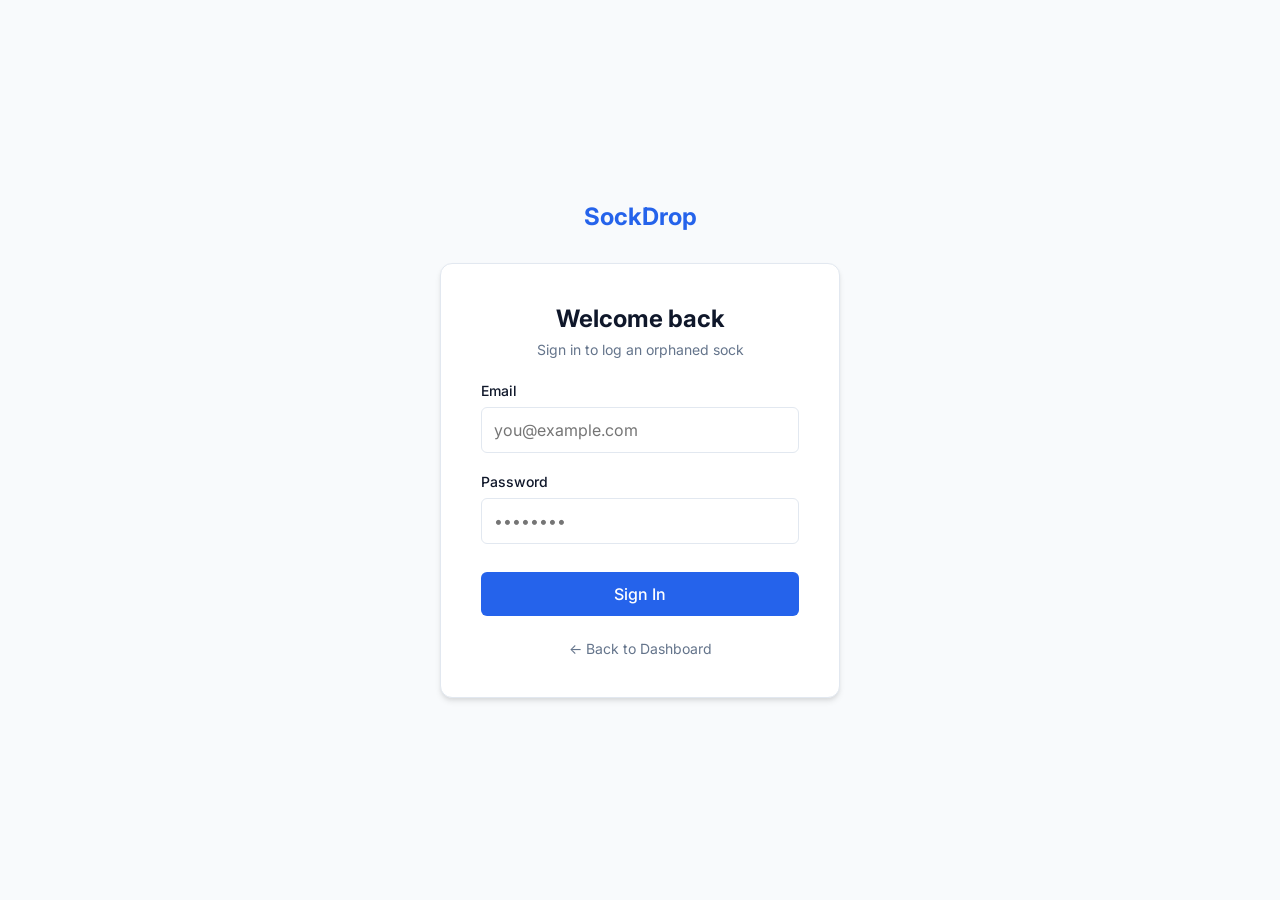
==== login.html @ db741a4e "Rename index.html to login.html" ====
<!DOCTYPE html>
<html lang="en">
<head>
  <meta charset="UTF-8">
  <meta name="viewport" content="width=device-width, initial-scale=1.0">
  <title>Sign In - SockDrop</title>
  <link href="https://fonts.googleapis.com/css2?family=Inter:wght@400;500;600;700&display=swap" rel="stylesheet">
  <style>
    :root {
      --primary: #2563eb;
      --primary-hover: #1d4ed8;
      --bg-color: #f8fafc;
      --card-bg: #ffffff;
      --text-main: #0f172a;
      --text-muted: #64748b;
      --border: #e2e8f0;
    }

    * {
      box-sizing: border-box;
      margin: 0;
      padding: 0;
      font-family: 'Inter', sans-serif;
    }

    body {
      background-color: var(--bg-color);
      display: flex;
      flex-direction: column;
      align-items: center;
      justify-content: center;
      min-height: 100vh;
      color: var(--text-main);
    }

    .brand {
      font-size: 1.5rem;
      font-weight: 700;
      margin-bottom: 2rem;
      color: var(--primary);
      text-decoration: none;
    }

    .login-container {
      background-color: var(--card-bg);
      width: 100%;
      max-width: 400px;
      padding: 2.5rem;
      border-radius: 12px;
      box-shadow: 0 4px 6px -1px rgba(0, 0, 0, 0.1), 0 2px 4px -1px rgba(0, 0, 0, 0.06);
      border: 1px solid var(--border);
    }

    .login-header {
      margin-bottom: 1.5rem;
      text-align: center;
    }

    .login-header h1 {
      font-size: 1.5rem;
      margin-bottom: 0.5rem;
    }

    .login-header p {
      color: var(--text-muted);
      font-size: 0.875rem;
    }

    .form-group {
      margin-bottom: 1.25rem;
    }

    .form-group label {
      display: block;
      font-size: 0.875rem;
      font-weight: 500;
      margin-bottom: 0.5rem;
    }

    .form-group input {
      width: 100%;
      padding: 0.75rem;
      border: 1px solid var(--border);
      border-radius: 6px;
      font-size: 1rem;
      outline: none;
      transition: border-color 0.2s;
    }

    .form-group input:focus {
      border-color: var(--primary);
      box-shadow: 0 0 0 3px rgba(37, 99, 235, 0.1);
    }

    .submit-btn {
      width: 100%;
      background-color: var(--primary);
      color: white;
      border: none;
      padding: 0.75rem;
      border-radius: 6px;
      font-size: 1rem;
      font-weight: 500;
      cursor: pointer;
      transition: background-color 0.2s;
      margin-top: 0.5rem;
    }

    .submit-btn:hover {
      background-color: var(--primary-hover);
    }

    .back-link {
      display: block;
      text-align: center;
      margin-top: 1.5rem;
      color: var(--text-muted);
      text-decoration: none;
      font-size: 0.875rem;
    }

    .back-link:hover {
      color: var(--text-main);
      text-decoration: underline;
    }
  </style>
</head>
<body>

  <a href="index.html" class="brand">SockDrop</a>

  <div class="login-container">
    <div class="login-header">
      <h1>Welcome back</h1>
      <p>Sign in to log an orphaned sock</p>
    </div>

    <form id="login-form">
      <div class="form-group">
        <label for="email">Email</label>
        <input type="email" id="email" placeholder="you@example.com" required>
      </div>

      <div class="form-group">
        <label for="password">Password</label>
        <input type="password" id="password" placeholder="••••••••" required>
      </div>

      <button type="submit" class="submit-btn">Sign In</button>
    </form>

    <a href="index.html" class="back-link">← Back to Dashboard</a>
  </div>

  <script>
    const loginForm = document.getElementById('login-form');

    loginForm.addEventListener('submit', (e) => {
      e.preventDefault(); // Prevents the page from refreshing on submit
      
      // Since there is no backend connected yet, we will accept any input
      // and simulate a successful login by saving a token in localStorage.
      localStorage.setItem('userLoggedIn', 'true');
      
      // Provide a brief loading feel before redirecting
      const btn = document.querySelector('.submit-btn');
      btn.innerText = 'Signing in...';
      btn.style.opacity = '0.8';
      
      setTimeout(() => {
        // Redirect back to the main page
        window.location.href = 'index.html'; 
      }, 500);
    });
  </script>

</body>
</html>
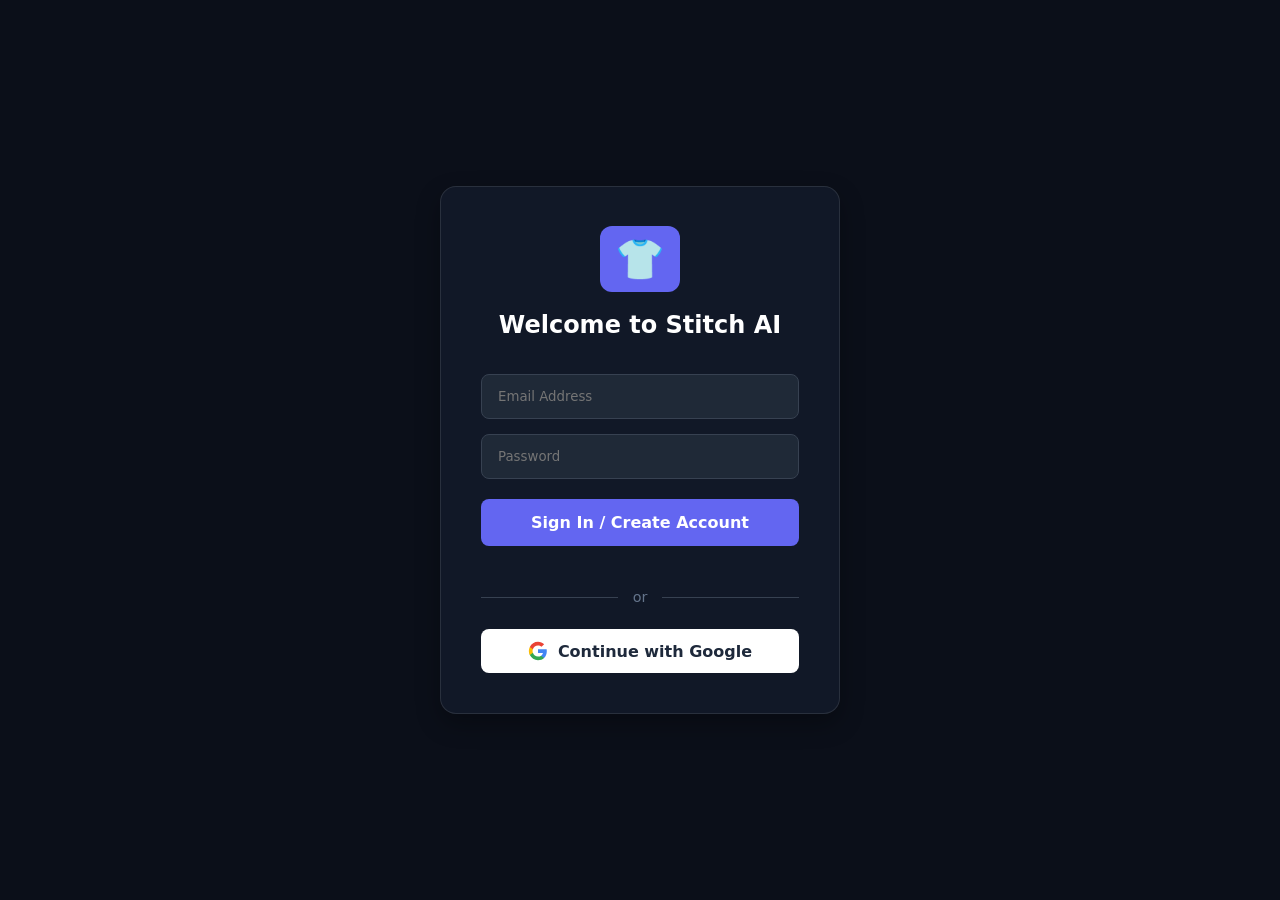
==== commit b124cead: "Create login.html" ====
--- a/login.html
+++ b/login.html
@@ -1,178 +1,43 @@
 <!DOCTYPE html>
 <html lang="en">
 <head>
-  <meta charset="UTF-8">
-  <meta name="viewport" content="width=device-width, initial-scale=1.0">
-  <title>Sign In - SockDrop</title>
-  <link href="https://fonts.googleapis.com/css2?family=Inter:wght@400;500;600;700&display=swap" rel="stylesheet">
-  <style>
-    :root {
-      --primary: #2563eb;
-      --primary-hover: #1d4ed8;
-      --bg-color: #f8fafc;
-      --card-bg: #ffffff;
-      --text-main: #0f172a;
-      --text-muted: #64748b;
-      --border: #e2e8f0;
-    }
+    <meta charset="UTF-8">
+    <meta name="viewport" content="width=device-width, initial-scale=1.0">
+    <title>Login - Stitch AI</title>
+    <link rel="stylesheet" href="style.css">
+</head>
+<body style="background-color: #0b0f19; font-family: 'Segoe UI', Tahoma, Geneva, Verdana, sans-serif; margin: 0; padding: 0; display: flex; align-items: center; justify-content: center; min-height: 100vh;">
 
-    * {
-      box-sizing: border-box;
-      margin: 0;
-      padding: 0;
-      font-family: 'Inter', sans-serif;
-    }
+    <div style="background: #111827; border: 1px solid rgba(255, 255, 255, 0.1); border-radius: 16px; padding: 40px; width: 100%; max-width: 400px; box-shadow: 0 10px 25px rgba(0,0,0,0.3); text-align: center;">
+        
+        <div style="font-size: 2.5rem; margin-bottom: 15px;"><span style="background: #6366f1; padding: 10px 15px; border-radius: 12px;">👕</span></div>
+        <h2 style="color: #fff; margin-top: 0; margin-bottom: 30px;">Welcome to Stitch AI</h2>
+        
+        <div id="authError" style="display: none; color: #ef4444; background: rgba(239, 68, 68, 0.1); padding: 10px; border-radius: 8px; margin-bottom: 20px; font-size: 0.9rem;">
+            <!-- Errors will appear here -->
+        </div>
 
-    body {
-      background-color: var(--bg-color);
-      display: flex;
-      flex-direction: column;
-      align-items: center;
-      justify-content: center;
-      min-height: 100vh;
-      color: var(--text-main);
-    }
+        <input type="email" id="emailInput" placeholder="Email Address" style="width: 100%; padding: 14px 16px; background: #1f2937; border: 1px solid #374151; border-radius: 8px; color: #fff; box-sizing: border-box; margin-bottom: 15px;">
+        <input type="password" id="passwordInput" placeholder="Password" style="width: 100%; padding: 14px 16px; background: #1f2937; border: 1px solid #374151; border-radius: 8px; color: #fff; box-sizing: border-box; margin-bottom: 20px;">
+        
+        <button id="loginBtn" style="width: 100%; padding: 14px; background: #6366f1; color: #fff; border: none; border-radius: 8px; font-weight: bold; font-size: 1rem; cursor: pointer; transition: background 0.2s; margin-bottom: 20px;">
+            Sign In / Create Account
+        </button>
 
-    .brand {
-      font-size: 1.5rem;
-      font-weight: 700;
-      margin-bottom: 2rem;
-      color: var(--primary);
-      text-decoration: none;
-    }
+        <div style="display: flex; align-items: center; margin: 20px 0; color: #64748b; font-size: 0.9rem;">
+            <div style="flex-grow: 1; height: 1px; background: #374151;"></div>
+            <span style="padding: 0 15px;">or</span>
+            <div style="flex-grow: 1; height: 1px; background: #374151;"></div>
+        </div>
 
-    .login-container {
-      background-color: var(--card-bg);
-      width: 100%;
-      max-width: 400px;
-      padding: 2.5rem;
-      border-radius: 12px;
-      box-shadow: 0 4px 6px -1px rgba(0, 0, 0, 0.1), 0 2px 4px -1px rgba(0, 0, 0, 0.06);
-      border: 1px solid var(--border);
-    }
+        <!-- Google Login Button -->
+        <button id="googleBtn" style="width: 100%; padding: 12px; background: #fff; color: #1e293b; border: none; border-radius: 8px; font-weight: bold; font-size: 1rem; cursor: pointer; display: flex; justify-content: center; align-items: center; gap: 10px;">
+            <svg style="width: 20px; height: 20px;" viewBox="0 0 24 24"><path fill="#4285F4" d="M22.56 12.25c0-.78-.07-1.53-.2-2.25H12v4.26h5.92c-.26 1.37-1.04 2.53-2.21 3.31v2.77h3.57c2.08-1.92 3.28-4.74 3.28-8.09z"/><path fill="#34A853" d="M12 23c2.97 0 5.46-.98 7.28-2.66l-3.57-2.77c-.98.66-2.23 1.06-3.71 1.06-2.86 0-5.29-1.93-6.16-4.53H2.18v2.84C3.99 20.53 7.7 23 12 23z"/><path fill="#FBBC05" d="M5.84 14.09c-.22-.66-.35-1.36-.35-2.09s.13-1.43.35-2.09V7.07H2.18C1.43 8.55 1 10.22 1 12s.43 3.45 1.18 4.93l2.85-2.22.81-.62z"/><path fill="#EA4335" d="M12 5.38c1.62 0 3.06.56 4.21 1.64l3.15-3.15C17.45 2.09 14.97 1 12 1 7.7 1 3.99 3.47 2.18 7.07l3.66 2.84c.87-2.6 3.3-4.53 6.16-4.53z"/></svg>
+            Continue with Google
+        </button>
 
-    .login-header {
-      margin-bottom: 1.5rem;
-      text-align: center;
-    }
-
-    .login-header h1 {
-      font-size: 1.5rem;
-      margin-bottom: 0.5rem;
-    }
-
-    .login-header p {
-      color: var(--text-muted);
-      font-size: 0.875rem;
-    }
-
-    .form-group {
-      margin-bottom: 1.25rem;
-    }
-
-    .form-group label {
-      display: block;
-      font-size: 0.875rem;
-      font-weight: 500;
-      margin-bottom: 0.5rem;
-    }
-
-    .form-group input {
-      width: 100%;
-      padding: 0.75rem;
-      border: 1px solid var(--border);
-      border-radius: 6px;
-      font-size: 1rem;
-      outline: none;
-      transition: border-color 0.2s;
-    }
-
-    .form-group input:focus {
-      border-color: var(--primary);
-      box-shadow: 0 0 0 3px rgba(37, 99, 235, 0.1);
-    }
-
-    .submit-btn {
-      width: 100%;
-      background-color: var(--primary);
-      color: white;
-      border: none;
-      padding: 0.75rem;
-      border-radius: 6px;
-      font-size: 1rem;
-      font-weight: 500;
-      cursor: pointer;
-      transition: background-color 0.2s;
-      margin-top: 0.5rem;
-    }
-
-    .submit-btn:hover {
-      background-color: var(--primary-hover);
-    }
-
-    .back-link {
-      display: block;
-      text-align: center;
-      margin-top: 1.5rem;
-      color: var(--text-muted);
-      text-decoration: none;
-      font-size: 0.875rem;
-    }
-
-    .back-link:hover {
-      color: var(--text-main);
-      text-decoration: underline;
-    }
-  </style>
-</head>
-<body>
-
-  <a href="index.html" class="brand">SockDrop</a>
-
-  <div class="login-container">
-    <div class="login-header">
-      <h1>Welcome back</h1>
-      <p>Sign in to log an orphaned sock</p>
     </div>
 
-    <form id="login-form">
-      <div class="form-group">
-        <label for="email">Email</label>
-        <input type="email" id="email" placeholder="you@example.com" required>
-      </div>
-
-      <div class="form-group">
-        <label for="password">Password</label>
-        <input type="password" id="password" placeholder="••••••••" required>
-      </div>
-
-      <button type="submit" class="submit-btn">Sign In</button>
-    </form>
-
-    <a href="index.html" class="back-link">← Back to Dashboard</a>
-  </div>
-
-  <script>
-    const loginForm = document.getElementById('login-form');
-
-    loginForm.addEventListener('submit', (e) => {
-      e.preventDefault(); // Prevents the page from refreshing on submit
-      
-      // Since there is no backend connected yet, we will accept any input
-      // and simulate a successful login by saving a token in localStorage.
-      localStorage.setItem('userLoggedIn', 'true');
-      
-      // Provide a brief loading feel before redirecting
-      const btn = document.querySelector('.submit-btn');
-      btn.innerText = 'Signing in...';
-      btn.style.opacity = '0.8';
-      
-      setTimeout(() => {
-        // Redirect back to the main page
-        window.location.href = 'index.html'; 
-      }, 500);
-    });
-  </script>
-
+    <script type="module" src="login.js"></script>
 </body>
 </html>
--- a/style.css
+++ b/style.css
@@ -0,0 +1,284 @@
+:root {
+    --primary: #4f46e5;
+    --primary-hover: #4338ca;
+    --bg-color: #0f172a;
+    --card-bg: #1e293b;
+    --text-color: #f8fafc;
+    --text-muted: #94a3b8;
+    --border-color: #334155;
+    --accent: #10b981;
+}
+
+* {
+    box-sizing: border-box;
+    margin: 0;
+    padding: 0;
+    font-family: 'Inter', system-ui, -apple-system, sans-serif;
+}
+
+body {
+    background-color: var(--bg-color);
+    color: var(--text-color);
+    line-height: 1.6;
+    padding-bottom: 3rem;
+}
+
+/* Navbar */
+.navbar {
+    display: flex;
+    justify-content: space-between;
+    align-items: center;
+    padding: 1rem 5%;
+    background: var(--card-bg);
+    border-bottom: 1px solid var(--border-color);
+    position: sticky;
+    top: 0;
+    z-index: 100;
+}
+
+.logo {
+    display: flex;
+    align-items: center;
+    gap: 10px;
+    font-size: 1.25rem;
+    font-weight: bold;
+    color: var(--primary);
+}
+
+.logo small {
+    font-size: 0.75rem;
+    color: var(--text-muted);
+}
+
+nav a {
+    color: var(--text-muted);
+    text-decoration: none;
+    margin-left: 20px;
+    font-size: 0.95rem;
+    transition: color 0.2s;
+}
+
+nav a:hover, nav a.active {
+    color: var(--text-color);
+}
+
+/* Main Container */
+.container {
+    max-width: 900px;
+    margin: 2rem auto;
+    padding: 0 1rem;
+}
+
+.hero {
+    text-align: center;
+    margin-bottom: 2rem;
+}
+
+.hero h1 {
+    font-size: 2.2rem;
+    margin-bottom: 0.5rem;
+}
+
+.hero p {
+    color: var(--text-muted);
+}
+
+/* Cards & Forms */
+.card {
+    background: var(--card-bg);
+    border: 1px solid var(--border-color);
+    border-radius: 12px;
+    padding: 2rem;
+    box-shadow: 0 4px 6px -1px rgba(0, 0, 0, 0.1);
+    margin-bottom: 2rem;
+}
+
+.card h2 {
+    font-size: 1.25rem;
+    margin-bottom: 1.5rem;
+    display: flex;
+    align-items: center;
+    gap: 10px;
+}
+
+.drop-zone {
+    border: 2px dashed var(--border-color);
+    border-radius: 8px;
+    padding: 2.5rem;
+    text-align: center;
+    cursor: pointer;
+    transition: border-color 0.2s;
+    background: rgba(15, 23, 42, 0.5);
+    margin-bottom: 1.5rem;
+}
+
+.drop-zone:hover {
+    border-color: var(--primary);
+}
+
+.drop-zone i {
+    font-size: 2.5rem;
+    color: var(--primary);
+    margin-bottom: 0.5rem;
+}
+
+.drop-zone span {
+    color: var(--primary);
+    font-weight: 500;
+}
+
+.preview-container {
+    text-align: center;
+    margin-bottom: 1.5rem;
+}
+
+.preview-container img {
+    max-height: 200px;
+    border-radius: 8px;
+    border: 1px solid var(--border-color);
+    margin-bottom: 10px;
+}
+
+.form-group {
+    margin-bottom: 1.25rem;
+    display: flex;
+    flex-direction: column;
+}
+
+.form-row {
+    display: grid;
+    grid-template-columns: 1fr 1fr;
+    gap: 1rem;
+}
+
+label {
+    font-size: 0.85rem;
+    font-weight: 600;
+    margin-bottom: 0.5rem;
+    color: var(--text-muted);
+}
+
+input[type="text"], select {
+    background: var(--bg-color);
+    border: 1px solid var(--border-color);
+    border-radius: 6px;
+    padding: 0.75rem;
+    color: var(--text-color);
+    font-size: 0.95rem;
+}
+
+input:focus, select:focus {
+    outline: none;
+    border-color: var(--primary);
+}
+
+/* Buttons */
+.btn-primary {
+    background: var(--primary);
+    color: white;
+    border: none;
+    border-radius: 6px;
+    padding: 0.75rem 1.5rem;
+    font-weight: 600;
+    cursor: pointer;
+    width: 100%;
+    transition: background 0.2s;
+}
+
+.btn-primary:hover {
+    background: var(--primary-hover);
+}
+
+.btn-secondary {
+    background: transparent;
+    color: #ef4444;
+    border: 1px solid #ef4444;
+    padding: 0.4rem 0.8rem;
+    border-radius: 4px;
+    cursor: pointer;
+    font-size: 0.85rem;
+}
+
+.btn-sm {
+    background: var(--primary);
+    color: white;
+    border: none;
+    padding: 0.4rem 0.8rem;
+    border-radius: 4px;
+    cursor: pointer;
+    font-size: 0.85rem;
+}
+
+/* Results & Grid */
+.results-section h3 {
+    margin-bottom: 1rem;
+    font-size: 1.2rem;
+}
+
+.grid-container {
+    display: grid;
+    grid-template-columns: repeat(auto-fit, minmax(260px, 1fr));
+    gap: 1.5rem;
+}
+
+.result-card {
+    background: var(--card-bg);
+    border: 1px solid var(--border-color);
+    border-radius: 8px;
+    overflow: hidden;
+    position: relative;
+}
+
+.result-card img {
+    width: 100%;
+    height: 180px;
+    object-fit: cover;
+}
+
+.card-body {
+    padding: 1rem;
+}
+
+.badge {
+    position: absolute;
+    top: 10px;
+    right: 10px;
+    padding: 0.25rem 0.5rem;
+    font-size: 0.75rem;
+    font-weight: bold;
+    border-radius: 4px;
+}
+
+.match-high { background: var(--accent); color: #000; }
+.match-med { background: #f59e0b; color: #000; }
+
+.card-body h4 {
+    font-size: 1rem;
+    margin-bottom: 0.25rem;
+}
+
+.card-body p {
+    font-size: 0.85rem;
+    color: var(--text-muted);
+    margin-bottom: 1rem;
+}
+
+/* Spinner */
+.loading-spinner {
+    text-align: center;
+    padding: 2rem;
+    color: var(--text-muted);
+}
+
+.loading-spinner i {
+    font-size: 2rem;
+    color: var(--primary);
+    margin-bottom: 0.5rem;
+}
+
+footer {
+    text-align: center;
+    margin-top: 4rem;
+    color: var(--text-muted);
+    font-size: 0.85rem;
+}
